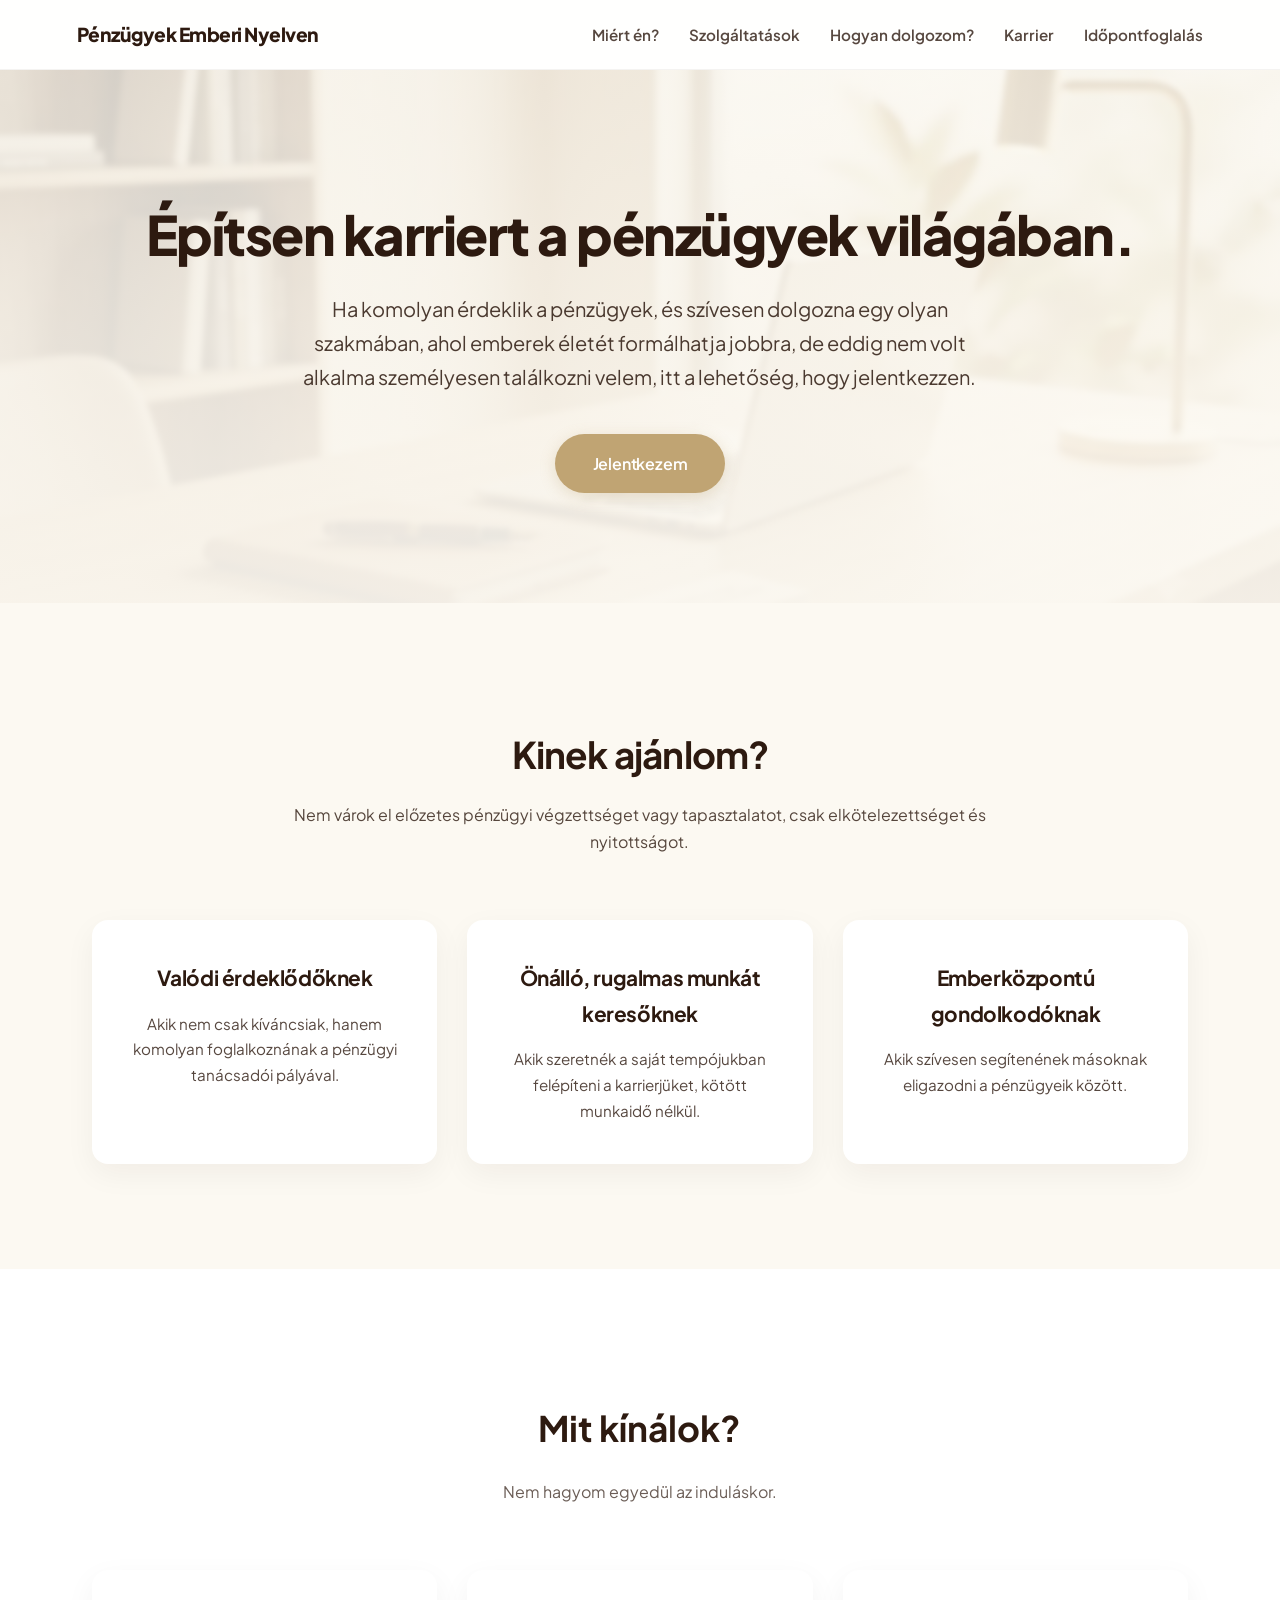
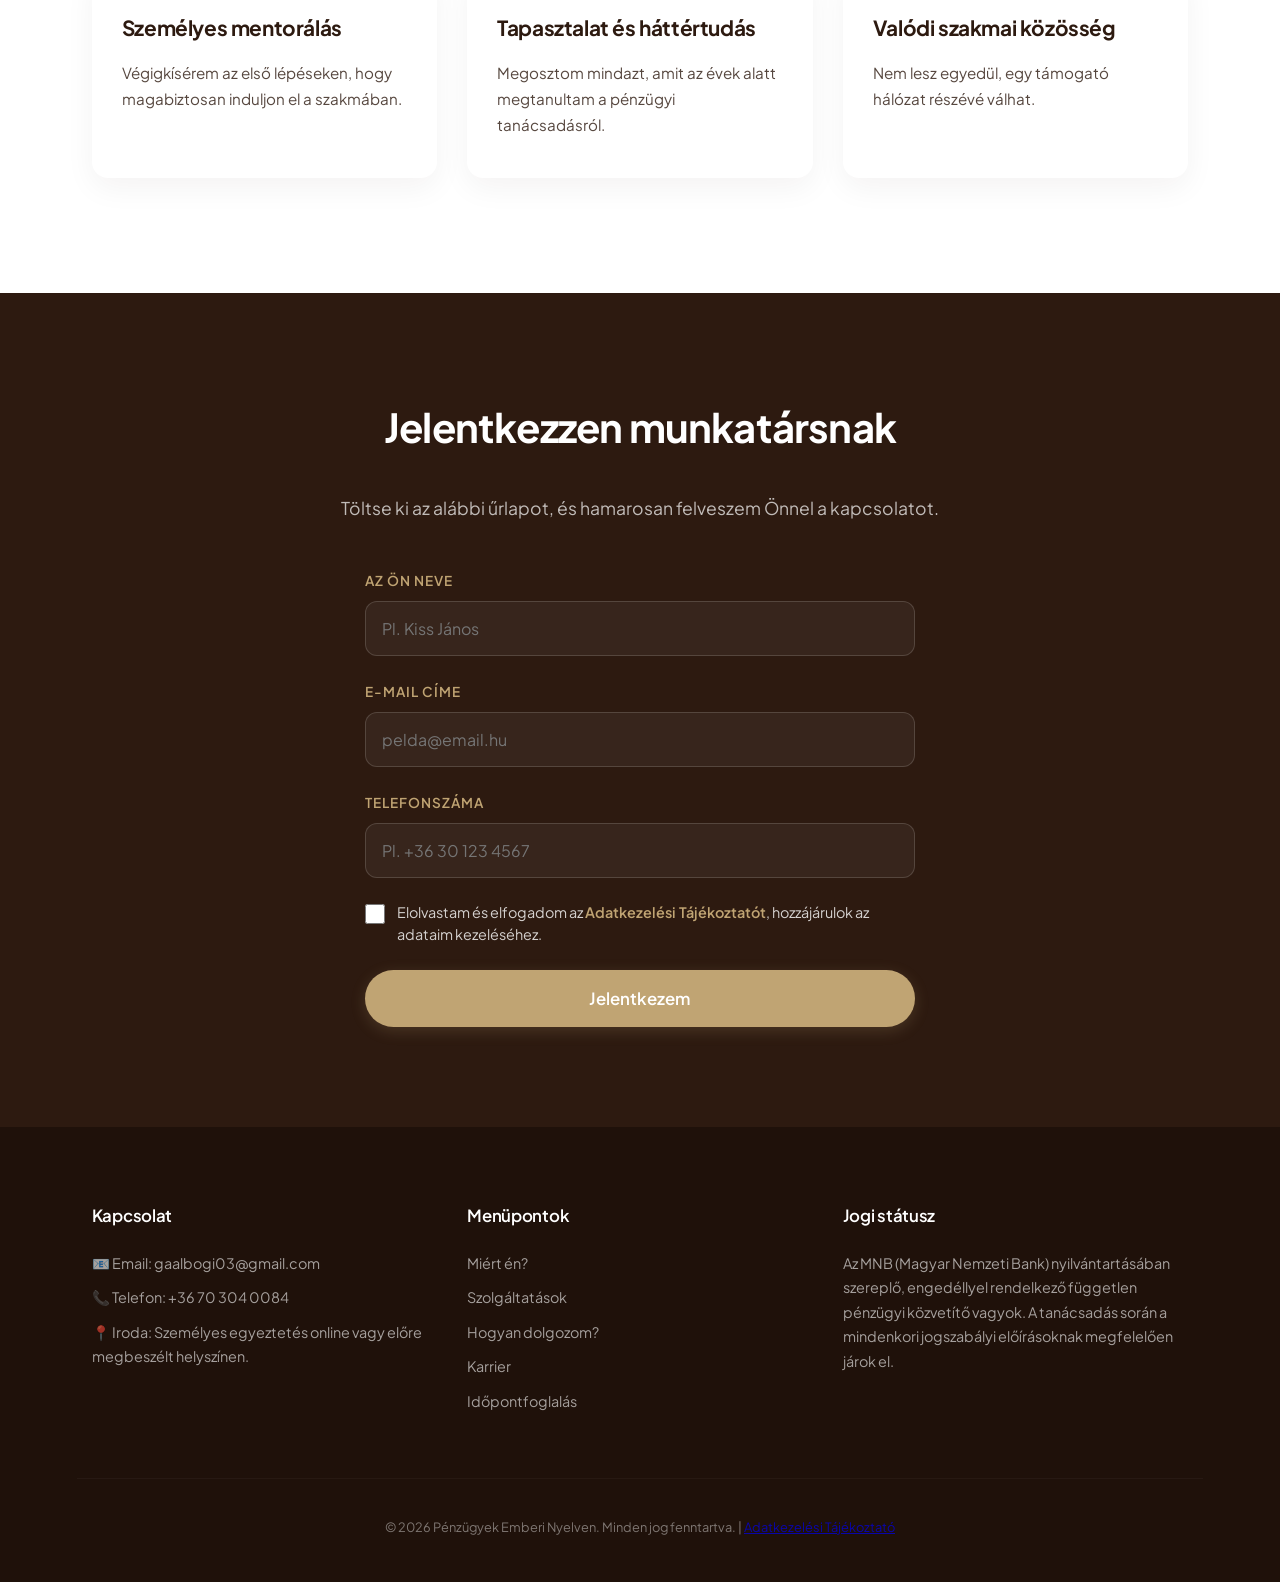
==== karrier.html @ 1ef90490 "Add Karrier (career) page for advisor recruitment New karrier.html, reachable only via the "Karrier"" ====
<!DOCTYPE html>
<html lang="hu">
<head>
<meta charset="UTF-8">
<meta name="viewport" content="width=device-width, initial-scale=1.0">
<title>Karrier - Csatlakozzon hozzám | Pénzügyek Emberi Nyelven</title>
<link rel="icon" type="image/png" sizes="32x32" href="images/favicon-32.png">
<link rel="icon" type="image/png" sizes="16x16" href="images/favicon-16.png">
<link rel="apple-touch-icon" sizes="180x180" href="images/apple-touch-icon.png">
<meta name="description" content="Érdeklik a pénzügyek, és önálló, rugalmas karriert keres? Jelentkezzen pénzügyi tanácsadó munkatársnak, és induljon el mentorálással a szakmában.">

<!-- MEGOSZTÁSI ELŐNÉZET (OPEN GRAPH) -->
<meta property="og:type" content="website">
<meta property="og:title" content="Karrier a pénzügyek világában | Pénzügyek Emberi Nyelven">
<meta property="og:description" content="Érdeklik a pénzügyek, és önálló, rugalmas karriert keres? Jelentkezzen pénzügyi tanácsadó munkatársnak, és induljon el mentorálással a szakmában.">
<meta property="og:image" content="https://gaalbogi03-ui.github.io/Bogi-weboldal/images/rolam-boglarka.jpg">
<meta property="og:url" content="https://gaalbogi03-ui.github.io/Bogi-weboldal/karrier.html">
<meta property="og:locale" content="hu_HU">
<meta name="twitter:card" content="summary_large_image">
<meta name="twitter:title" content="Karrier a pénzügyek világában | Pénzügyek Emberi Nyelven">
<meta name="twitter:description" content="Érdeklik a pénzügyek, és önálló, rugalmas karriert keres? Jelentkezzen pénzügyi tanácsadó munkatársnak, és induljon el mentorálással a szakmában.">
<meta name="twitter:image" content="https://gaalbogi03-ui.github.io/Bogi-weboldal/images/rolam-boglarka.jpg">

<!-- Helyben tárolt Plus Jakarta Sans betűtípus (GDPR miatt nem Google szerverről töltődik be) -->
<link href="fonts/plus-jakarta-sans.css" rel="stylesheet">
<link href="styles.css" rel="stylesheet">

</head>
<body>

<!-- NAVIGÁCIÓ -->
<nav class="navbar">
<div class="container">
<a href="index.html" class="logo">Pénzügyek Emberi Nyelven</a>
<button class="nav-toggle" id="nav-toggle" aria-label="Menü megnyitása" aria-expanded="false">
<span></span><span></span><span></span>
</button>
<ul class="nav-links" id="nav-links">
<li><a href="index.html#rolam">Miért én?</a></li>
<li><a href="index.html#szolgaltatasok">Szolgáltatások</a></li>
<li><a href="index.html#folyamat">Hogyan dolgozom?</a></li>
<li><a href="karrier.html">Karrier</a></li>
<li><a href="index.html#kapcsolat">Időpontfoglalás</a></li>
</ul>
</div>
</nav>

<main>
<!-- KARRIER HERO -->
<header class="hero">
<div class="hero-bg"></div>
<div class="hero-overlay"></div>
<div class="container">
<h1>Építsen karriert a pénzügyek világában.</h1>
<p>Ha komolyan érdeklik a pénzügyek, és szívesen dolgozna egy olyan szakmában, ahol emberek életét formálhatja jobbra, de eddig nem volt alkalma személyesen találkozni velem, itt a lehetőség, hogy jelentkezzen.</p>
<a href="#jelentkezes" class="btn">Jelentkezem</a>
</div>
</header>

<!-- KINEK AJÁNLOM -->
<section class="intro">
<div class="container">
<h2>Kinek ajánlom?</h2>
<p style="max-width: 750px; margin: 0 auto; opacity: 0.8;">Nem várok el előzetes pénzügyi végzettséget vagy tapasztalatot, csak elkötelezettséget és nyitottságot.</p>

<div class="features">
<div class="feature-box">
<h3>Valódi érdeklődőknek</h3>
<p>Akik nem csak kíváncsiak, hanem komolyan foglalkoznának a pénzügyi tanácsadói pályával.</p>
</div>
<div class="feature-box">
<h3>Önálló, rugalmas munkát keresőknek</h3>
<p>Akik szeretnék a saját tempójukban felépíteni a karrierjüket, kötött munkaidő nélkül.</p>
</div>
<div class="feature-box">
<h3>Emberközpontú gondolkodóknak</h3>
<p>Akik szívesen segítenének másoknak eligazodni a pénzügyeik között.</p>
</div>
</div>
</div>
</section>

<!-- MIT KÍNÁLOK -->
<section class="services">
<div class="container">
<h2 style="text-align: center; font-size: 2.2rem; margin-bottom: 20px;">Mit kínálok?</h2>
<p style="text-align: center; opacity: 0.7; margin-bottom: 50px;">Nem hagyom egyedül az induláskor.</p>

<div class="features">
<div class="feature-box">
<h3>Személyes mentorálás</h3>
<p>Végigkísérem az első lépéseken, hogy magabiztosan induljon el a szakmában.</p>
</div>
<div class="feature-box">
<h3>Tapasztalat és háttértudás</h3>
<p>Megosztom mindazt, amit az évek alatt megtanultam a pénzügyi tanácsadásról.</p>
</div>
<div class="feature-box">
<h3>Valódi szakmai közösség</h3>
<p>Nem lesz egyedül, egy támogató hálózat részévé válhat.</p>
</div>
</div>
</div>
</section>

<!-- JELENTKEZÉSI ŰRLAP -->
<section class="contact" id="jelentkezes">
<div class="container">
<h2>Jelentkezzen munkatársnak</h2>
<p>Töltse ki az alábbi űrlapot, és hamarosan felveszem Önnel a kapcsolatot.</p>

<form id="career-form" action="https://api.web3forms.com/submit" method="POST">
<input type="hidden" name="access_key" value="3ff886d4-8d54-4756-86e4-f9f395a678a9">
<input type="hidden" name="subject" value="Új karrier jelentkezés – Pénzügyek Emberi Nyelven">
<input type="hidden" name="from_name" value="Pénzügyek Emberi Nyelven weboldal - Karrier">
<input type="checkbox" name="botcheck" style="display:none" tabindex="-1" autocomplete="off">

<div class="form-group">
<label for="career-name">Az Ön neve</label>
<input type="text" id="career-name" name="name" placeholder="Pl. Kiss János" required>
</div>

<div class="form-group">
<label for="career-email">E-mail címe</label>
<input type="email" id="career-email" name="email" placeholder="pelda@email.hu" required>
</div>

<div class="form-group">
<label for="career-phone">Telefonszáma</label>
<input type="tel" id="career-phone" name="phone" placeholder="Pl. +36 30 123 4567" required>
</div>

<div class="checkbox-group">
<input type="checkbox" id="career-aszf" name="aszf" required>
<label for="career-aszf">Elolvastam és elfogadom az <a href="https://www.ovb.hu/szerviz/adatkezelesi-szabalyzat.html" target="_blank">Adatkezelési Tájékoztatót</a>, hozzájárulok az adataim kezeléséhez.</label>
</div>

<button type="submit" id="career-submit">Jelentkezem</button>
<p id="career-status" style="margin-top: 18px; font-weight: 600; display: none;"></p>
</form>
</div>
</section>
</main>

<!-- LÁBLÉC -->
<footer class="main-footer">
<div class="container">
<div class="footer-grid">
<div class="footer-col">
<h4>Kapcsolat</h4>
<p>📧 Email: <a href="mailto:gaalbogi03@gmail.com">gaalbogi03@gmail.com</a></p>
<p>📞 Telefon: <a href="tel:+36703040084">+36 70 304 0084</a></p>
<p>📍 Iroda: Személyes egyeztetés online vagy előre megbeszélt helyszínen.</p>
</div>
<div class="footer-col">
<h4>Menüpontok</h4>
<p><a href="index.html#rolam">Miért én?</a></p>
<p><a href="index.html#szolgaltatasok">Szolgáltatások</a></p>
<p><a href="index.html#folyamat">Hogyan dolgozom?</a></p>
<p><a href="karrier.html">Karrier</a></p>
<p><a href="index.html#kapcsolat">Időpontfoglalás</a></p>
</div>
<div class="footer-col">
<h4>Jogi státusz</h4>
<p>Az MNB (Magyar Nemzeti Bank) nyilvántartásában szereplő, engedéllyel rendelkező független pénzügyi közvetítő vagyok. A tanácsadás során a mindenkori jogszabályi előírásoknak megfelelően járok el.</p>
</div>
</div>

<div class="footer-legal">
<p>&copy; 2026 Pénzügyek Emberi Nyelven. Minden jog fenntartva. | <a href="https://www.ovb.hu/szerviz/adatkezelesi-szabalyzat.html" target="_blank">Adatkezelési Tájékoztató</a></p>
</div>
</div>
</footer>

<!-- INTERAKTÍV JAVASCRIPT -->
<script src="script.js"></script>
<script>
// KARRIER JELENTKEZÉSI ŰRLAP KÜLDÉSE (Web3Forms, oldalelhagyás nélkül)
const careerForm = document.getElementById('career-form');
const careerStatus = document.getElementById('career-status');
const careerSubmit = document.getElementById('career-submit');

careerForm.addEventListener('submit', function(e) {
e.preventDefault();

careerSubmit.disabled = true;
careerSubmit.textContent = 'Küldés...';
careerStatus.style.display = 'none';

fetch(careerForm.action, {
method: 'POST',
headers: { 'Accept': 'application/json' },
body: new FormData(careerForm)
})
.then(response => response.json())
.then(data => {
if (data.success) {
careerStatus.textContent = 'Köszönjük a jelentkezését! Hamarosan felvesszük Önnel a kapcsolatot.';
careerStatus.style.color = '#8FCB9B';
careerForm.reset();
} else {
careerStatus.textContent = 'Hiba történt a küldés során. Kérjük, próbálja meg később, vagy írjon a gaalbogi03@gmail.com címre.';
careerStatus.style.color = '#E38B8B';
}
careerStatus.style.display = 'block';
})
.catch(() => {
careerStatus.textContent = 'Hiba történt a küldés során. Kérjük, próbálja meg később, vagy írjon a gaalbogi03@gmail.com címre.';
careerStatus.style.color = '#E38B8B';
careerStatus.style.display = 'block';
})
.finally(() => {
careerSubmit.disabled = false;
careerSubmit.textContent = 'Jelentkezem';
});
});
</script>

</body>
</html>
---- fonts/plus-jakarta-sans.css ----
@font-face {
font-family: 'Plus Jakarta Sans';
font-style: normal;
font-weight: 400;
font-display: swap;
src: url('pjs-400-latin-ext.woff2') format('woff2');
unicode-range: U+0100-02BA, U+02BD-02C5, U+02C7-02CC, U+02CE-02D7, U+02DD-02FF, U+0304, U+0308, U+0329, U+1D00-1DBF, U+1E00-1E9F, U+1EF2-1EFF, U+2020, U+20A0-20AB, U+20AD-20C0, U+2113, U+2C60-2C7F, U+A720-A7FF;
}
@font-face {
font-family: 'Plus Jakarta Sans';
font-style: normal;
font-weight: 400;
font-display: swap;
src: url('pjs-400-latin.woff2') format('woff2');
unicode-range: U+0000-00FF, U+0131, U+0152-0153, U+02BB-02BC, U+02C6, U+02DA, U+02DC, U+0304, U+0308, U+0329, U+2000-206F, U+20AC, U+2122, U+2191, U+2193, U+2212, U+2215, U+FEFF, U+FFFD;
}
@font-face {
font-family: 'Plus Jakarta Sans';
font-style: normal;
font-weight: 500;
font-display: swap;
src: url('pjs-500-latin-ext.woff2') format('woff2');
unicode-range: U+0100-02BA, U+02BD-02C5, U+02C7-02CC, U+02CE-02D7, U+02DD-02FF, U+0304, U+0308, U+0329, U+1D00-1DBF, U+1E00-1E9F, U+1EF2-1EFF, U+2020, U+20A0-20AB, U+20AD-20C0, U+2113, U+2C60-2C7F, U+A720-A7FF;
}
@font-face {
font-family: 'Plus Jakarta Sans';
font-style: normal;
font-weight: 500;
font-display: swap;
src: url('pjs-500-latin.woff2') format('woff2');
unicode-range: U+0000-00FF, U+0131, U+0152-0153, U+02BB-02BC, U+02C6, U+02DA, U+02DC, U+0304, U+0308, U+0329, U+2000-206F, U+20AC, U+2122, U+2191, U+2193, U+2212, U+2215, U+FEFF, U+FFFD;
}
@font-face {
font-family: 'Plus Jakarta Sans';
font-style: normal;
font-weight: 600;
font-display: swap;
src: url('pjs-600-latin-ext.woff2') format('woff2');
unicode-range: U+0100-02BA, U+02BD-02C5, U+02C7-02CC, U+02CE-02D7, U+02DD-02FF, U+0304, U+0308, U+0329, U+1D00-1DBF, U+1E00-1E9F, U+1EF2-1EFF, U+2020, U+20A0-20AB, U+20AD-20C0, U+2113, U+2C60-2C7F, U+A720-A7FF;
}
@font-face {
font-family: 'Plus Jakarta Sans';
font-style: normal;
font-weight: 600;
font-display: swap;
src: url('pjs-600-latin.woff2') format('woff2');
unicode-range: U+0000-00FF, U+0131, U+0152-0153, U+02BB-02BC, U+02C6, U+02DA, U+02DC, U+0304, U+0308, U+0329, U+2000-206F, U+20AC, U+2122, U+2191, U+2193, U+2212, U+2215, U+FEFF, U+FFFD;
}
@font-face {
font-family: 'Plus Jakarta Sans';
font-style: normal;
font-weight: 700;
font-display: swap;
src: url('pjs-700-latin-ext.woff2') format('woff2');
unicode-range: U+0100-02BA, U+02BD-02C5, U+02C7-02CC, U+02CE-02D7, U+02DD-02FF, U+0304, U+0308, U+0329, U+1D00-1DBF, U+1E00-1E9F, U+1EF2-1EFF, U+2020, U+20A0-20AB, U+20AD-20C0, U+2113, U+2C60-2C7F, U+A720-A7FF;
}
@font-face {
font-family: 'Plus Jakarta Sans';
font-style: normal;
font-weight: 700;
font-display: swap;
src: url('pjs-700-latin.woff2') format('woff2');
unicode-range: U+0000-00FF, U+0131, U+0152-0153, U+02BB-02BC, U+02C6, U+02DA, U+02DC, U+0304, U+0308, U+0329, U+2000-206F, U+20AC, U+2122, U+2191, U+2193, U+2212, U+2215, U+FEFF, U+FFFD;
}
@font-face {
font-family: 'Plus Jakarta Sans';
font-style: normal;
font-weight: 800;
font-display: swap;
src: url('pjs-800-latin-ext.woff2') format('woff2');
unicode-range: U+0100-02BA, U+02BD-02C5, U+02C7-02CC, U+02CE-02D7, U+02DD-02FF, U+0304, U+0308, U+0329, U+1D00-1DBF, U+1E00-1E9F, U+1EF2-1EFF, U+2020, U+20A0-20AB, U+20AD-20C0, U+2113, U+2C60-2C7F, U+A720-A7FF;
}
@font-face {
font-family: 'Plus Jakarta Sans';
font-style: normal;
font-weight: 800;
font-display: swap;
src: url('pjs-800-latin.woff2') format('woff2');
unicode-range: U+0000-00FF, U+0131, U+0152-0153, U+02BB-02BC, U+02C6, U+02DA, U+02DC, U+0304, U+0308, U+0329, U+2000-206F, U+20AC, U+2122, U+2191, U+2193, U+2212, U+2215, U+FEFF, U+FFFD;
}
---- styles.css ----
/* MODERNEBB & PRÉMIUMABB SZÍNPALETTA */
:root {
--primary-bg: #FCF9F2; /* Világos, tiszta krém háttér */
--dark-text: #2D1A10; /* Elegáns mélybarna a szövegeknek */
--accent-gold: #C0A473; /* Matt arany / pezsgő a gomboknak */
--accent-gold-hover: #A88E60;
--white-bg: #ffffff; /* Hófehér a kártyák kiemeléséhez */
--card-shadow: 0 10px 30px rgba(45, 26, 16, 0.05); /* Lágy, modern árnyék */
--card-shadow-hover: 0 20px 40px rgba(45, 26, 16, 0.1);
}

html {
scroll-behavior: smooth;
}

body {
font-family: 'Plus Jakarta Sans', -apple-system, BlinkMacSystemFont, sans-serif;
margin: 0;
padding: 0;
color: var(--dark-text);
background-color: var(--primary-bg);
line-height: 1.7;
-webkit-font-smoothing: antialiased;
}

.container {
width: 88%;
max-width: 1140px;
margin: 0 auto;
}

/* Navigációs sáv - Letisztult, lebegő hatás */
.navbar {
background-color: rgba(255, 255, 255, 0.9);
backdrop-filter: blur(10px);
-webkit-backdrop-filter: blur(10px);
border-bottom: 1px solid rgba(45, 26, 16, 0.05);
padding: 18px 0;
position: sticky;
top: 0;
z-index: 100;
}

.navbar .container {
display: flex;
justify-content: space-between;
align-items: center;
position: relative;
}

.nav-toggle {
display: none;
flex-direction: column;
justify-content: space-between;
width: 26px;
height: 18px;
background: none;
border: none;
padding: 0;
cursor: pointer;
z-index: 110;
}

.nav-toggle span {
display: block;
height: 2px;
width: 100%;
background-color: var(--dark-text);
border-radius: 2px;
transition: transform 0.3s ease, opacity 0.3s ease;
}

.nav-toggle.open span:nth-child(1) {
transform: translateY(8px) rotate(45deg);
}

.nav-toggle.open span:nth-child(2) {
opacity: 0;
}

.nav-toggle.open span:nth-child(3) {
transform: translateY(-8px) rotate(-45deg);
}

.logo {
font-weight: 800;
font-size: 1.2rem;
color: var(--dark-text);
text-decoration: none;
letter-spacing: -0.5px;
}

.nav-links {
display: flex;
list-style: none;
margin: 0;
padding: 0;
}

.nav-links li {
margin-left: 30px;
}

.nav-links a {
text-decoration: none;
color: var(--dark-text);
font-weight: 600;
font-size: 0.95rem;
opacity: 0.8;
transition: opacity 0.2s ease;
}

.nav-links a:hover {
opacity: 1;
}

/* Hero szekció - Lágy színátmenettel + elmosódott háttérkép */
.hero {
padding: 130px 0 110px 0;
text-align: center;
position: relative;
overflow: hidden;
}

.hero-bg {
position: absolute;
inset: 0;
background-image: url('images/hero-bg.jpg');
background-size: cover;
background-position: center;
z-index: 0;
}

.hero-overlay {
position: absolute;
inset: 0;
background: linear-gradient(180deg, rgba(252,249,242,0.82) 0%, rgba(252,249,242,0.94) 100%);
z-index: 1;
}

.hero .container {
position: relative;
z-index: 2;
}

.hero h1 {
font-size: 3.4rem;
font-weight: 800;
color: var(--dark-text);
line-height: 1.25;
margin-bottom: 24px;
margin-top: 0;
letter-spacing: -1.5px;
}

.hero p {
font-size: 1.25rem;
max-width: 720px;
margin: 0 auto 40px auto;
color: var(--dark-text);
opacity: 0.85;
font-weight: 400;
}

/* Gombok */
.btn {
display: inline-block;
background-color: var(--accent-gold);
color: #ffffff;
padding: 16px 38px;
text-decoration: none;
font-weight: 600;
border-radius: 50px;
transition: all 0.3s cubic-bezier(0.16, 1, 0.3, 1);
box-shadow: 0 4px 15px rgba(192, 164, 115, 0.3);
border: none;
cursor: pointer;
font-size: 1rem;
letter-spacing: -0.2px;
}

.btn:hover {
transform: translateY(-2px);
background-color: var(--accent-gold-hover);
box-shadow: 0 8px 25px rgba(192, 164, 115, 0.4);
}

/* Lebegő CTA gomb */
.floating-cta {
position: fixed;
right: 30px;
bottom: 30px;
z-index: 90;
padding: 14px 30px;
font-size: 0.95rem;
opacity: 0;
transform: translateY(20px);
pointer-events: none;
transition: opacity 0.3s ease, transform 0.3s ease;
}

.floating-cta.visible {
opacity: 1;
transform: translateY(0);
pointer-events: auto;
}

@media (max-width: 768px) {
.floating-cta {
right: 20px;
bottom: 20px;
padding: 13px 22px;
font-size: 0.9rem;
}
}

/* Rólam */
.about {
padding: 100px 0;
background-color: var(--white-bg);
}

.about-grid {
display: flex;
align-items: center;
gap: 60px;
}

.about-image {
flex: 0 0 340px;
}

.about-image img {
width: 100%;
display: block;
border-radius: 20px;
box-shadow: var(--card-shadow-hover);
}

.about-text {
flex: 1;
}

.about-eyebrow {
display: block;
color: var(--accent-gold);
font-weight: 700;
text-transform: uppercase;
letter-spacing: 1.5px;
font-size: 0.85rem;
margin-bottom: 10px;
}

.about-text h2 {
font-size: 2rem;
font-weight: 700;
letter-spacing: -0.6px;
margin: 0 0 22px 0;
}

.about-text p {
opacity: 0.85;
margin-bottom: 16px;
font-size: 1.05rem;
}

.about-text p:last-child {
margin-bottom: 0;
}

.about-tags {
margin-top: 28px;
padding-top: 24px;
border-top: 1px solid rgba(45, 26, 16, 0.08);
}

.about-tags-label {
display: block;
font-weight: 700;
font-size: 0.85rem;
text-transform: uppercase;
letter-spacing: 1px;
opacity: 0.6;
margin-bottom: 14px;
}

.about-tags-list {
display: flex;
flex-wrap: wrap;
gap: 10px;
}

.tag {
background-color: var(--primary-bg);
border: 1px solid rgba(45, 26, 16, 0.08);
border-radius: 50px;
padding: 8px 16px;
font-size: 0.85rem;
font-weight: 600;
white-space: nowrap;
}

/* Probléma / Megoldás */
.intro {
padding: 90px 0;
text-align: center;
}

.intro h2 {
font-size: 2.3rem;
font-weight: 700;
letter-spacing: -0.8px;
margin-bottom: 15px;
}

.features {
display: flex;
justify-content: space-between;
flex-wrap: wrap;
margin-top: 50px;
}

.feature-box {
flex: 1;
min-width: 280px;
margin: 15px;
padding: 40px 30px;
background-color: var(--white-bg);
border-radius: 16px;
box-shadow: var(--card-shadow);
transition: all 0.4s cubic-bezier(0.16, 1, 0.3, 1);
}

.feature-box:hover {
transform: translateY(-6px);
box-shadow: var(--card-shadow-hover);
}

.feature-box h3 {
font-size: 1.3rem;
font-weight: 700;
margin-top: 0;
margin-bottom: 15px;
letter-spacing: -0.4px;
}

.feature-box p {
font-size: 0.95rem;
opacity: 0.8;
margin: 0;
}

/* Szolgáltatások */
.services {
padding: 100px 0;
background-color: var(--white-bg);
}

.services-grid {
display: flex;
justify-content: space-between;
flex-wrap: wrap;
}

.service-card {
flex: 1;
min-width: 45%;
margin: 15px;
padding: 40px;
background: var(--primary-bg);
border-radius: 20px;
transition: all 0.4s cubic-bezier(0.16, 1, 0.3, 1);
cursor: pointer;
position: relative;
border: 1px solid rgba(45, 26, 16, 0.03);
text-align: left;
}

.service-card:hover {
background-color: #F5EFE4;
transform: translateY(-4px);
}

.service-header {
display: flex;
justify-content: space-between;
align-items: center;
margin-bottom: 15px;
}

.service-header h3 {
font-size: 1.4rem;
font-weight: 700;
margin: 0;
letter-spacing: -0.5px;
}

.toggle-icon {
font-size: 1.2rem;
color: var(--accent-gold);
transition: transform 0.3s ease;
font-weight: bold;
}

.service-card.active .toggle-icon {
transform: rotate(180deg);
}

.service-card p.intro-text {
margin: 0 0 15px 0;
opacity: 0.85;
}

.service-details {
max-height: 0;
overflow: hidden;
transition: max-height 0.4s cubic-bezier(0.16, 1, 0.3, 1), opacity 0.3s ease;
opacity: 0;
border-top: 1px solid rgba(45, 26, 16, 0.08);
padding-top: 0;
margin-top: 0;
}

.service-card.active .service-details {
max-height: 700px;
opacity: 1;
padding-top: 20px;
margin-top: 15px;
}

.service-details ul {
padding-left: 20px;
margin: 0;
}

.service-details li {
margin-bottom: 10px;
font-size: 0.95rem;
opacity: 0.9;
}

.service-details strong {
color: var(--dark-text);
}

/* Magyarázat rész */
.explanation {
padding: 90px 0;
text-align: center;
}

.explanation h2 {
font-size: 2.1rem;
font-weight: 700;
margin-bottom: 20px;
letter-spacing: -0.5px;
}

.explanation p {
font-size: 1.1rem;
opacity: 0.8;
}

/* Hogyan dolgozunk együtt */
.process {
padding: 100px 0;
background-color: var(--white-bg);
}

.process-steps {
display: flex;
justify-content: space-between;
flex-wrap: wrap;
gap: 30px;
}

.process-step {
flex: 1;
min-width: 260px;
display: flex;
gap: 20px;
}

.process-number {
flex-shrink: 0;
width: 44px;
height: 44px;
border-radius: 50%;
background-color: var(--accent-gold);
color: #ffffff;
display: flex;
align-items: center;
justify-content: center;
font-weight: 700;
font-size: 1.1rem;
}

.process-step h3 {
font-size: 1.15rem;
font-weight: 700;
margin: 6px 0 10px 0;
letter-spacing: -0.3px;
}

.process-step p {
font-size: 0.95rem;
opacity: 0.85;
margin: 0;
}

.process-fee-note {
margin-top: 50px;
padding: 24px 28px;
background-color: var(--primary-bg);
border-radius: 16px;
font-size: 0.95rem;
opacity: 0.9;
}

.process-fee-note strong {
color: var(--dark-text);
}

.process-quote {
margin: 60px 0 0 0;
padding: 0 0 0 24px;
border-left: 3px solid var(--accent-gold);
font-size: 1.2rem;
font-style: italic;
opacity: 0.9;
}

/* Kapcsolati űrlap */
.contact {
background-color: var(--dark-text);
color: #ffffff;
padding: 100px 0;
text-align: center;
}

.contact h2 {
font-size: 2.5rem;
font-weight: 700;
letter-spacing: -0.8px;
margin-top: 0;
}

.contact p {
opacity: 0.7;
font-size: 1.1rem;
}

.contact form {
max-width: 550px;
margin: 45px auto 0 auto;
text-align: left;
}

.form-group {
margin-bottom: 24px;
}

.form-group label {
display: block;
margin-bottom: 9px;
font-weight: 600;
color: var(--accent-gold);
font-size: 0.85rem;
text-transform: uppercase;
letter-spacing: 1px;
}

.contact input, .contact select, .contact textarea {
width: 100%;
padding: 16px;
border-radius: 12px;
border: 1px solid rgba(255, 255, 255, 0.15);
background-color: rgba(255, 255, 255, 0.05);
color: #ffffff;
box-sizing: border-box;
font-family: inherit;
font-size: 1rem;
transition: all 0.3s ease;
-webkit-appearance: none;
appearance: none;
}

.contact input:focus, .contact select:focus, .contact textarea:focus {
outline: none;
border-color: var(--accent-gold);
background-color: rgba(255, 255, 255, 0.08);
}

.select-wrapper {
position: relative;
}

.select-wrapper::after {
content: "↓";
font-size: 1rem;
color: var(--accent-gold);
right: 18px;
top: 14px;
position: absolute;
pointer-events: none;
}

/* JAVÍTOTT ÁSZF RUBLIKA STÍLUS */
.checkbox-group {
display: flex;
align-items: flex-start;
margin-top: 20px;
margin-bottom: 25px;
gap: 12px; /* Biztosítja a tiszta távolságot a négyzet és a szöveg között */
}

.checkbox-group input[type="checkbox"] {
width: 20px;
height: 20px;
margin: 2px 0 0 0;
cursor: pointer;
flex-shrink: 0; /* Megakadályozza, hogy a jelölőnégyzet összenyomódjon */
-webkit-appearance: checkbox; /* Visszaállítja a natív checkbox működést */
appearance: checkbox;
}

.checkbox-group label {
text-transform: none;
font-size: 0.9rem;
font-weight: 400;
color: rgba(255, 255, 255, 0.8);
letter-spacing: 0;
line-height: 1.5;
cursor: pointer;
margin-bottom: 0;
display: inline;
}

.checkbox-group a {
color: var(--accent-gold);
text-decoration: none;
font-weight: 600;
position: relative;
z-index: 5; /* Biztosítja, hogy a link kattintható maradjon */
}

.checkbox-group a:hover {
text-decoration: underline;
}

.contact button {
background-color: var(--accent-gold);
color: #ffffff;
border: none;
padding: 18px 40px;
font-weight: 600;
font-size: 1.05rem;
cursor: pointer;
border-radius: 50px;
width: 100%;
transition: all 0.3s ease;
box-shadow: 0 4px 15px rgba(192, 164, 115, 0.2);
font-family: inherit;
}

.contact button:hover {
background-color: var(--accent-gold-hover);
transform: translateY(-2px);
}

/* Modern lábléc */
.main-footer {
background-color: #1F110A;
color: rgba(255, 255, 255, 0.6);
padding: 60px 0 30px 0;
font-size: 0.9rem;
}

.footer-grid {
display: flex;
justify-content: space-between;
flex-wrap: wrap;
margin-bottom: 40px;
}

.footer-col {
flex: 1;
min-width: 250px;
margin: 15px;
}

.footer-col h4 {
color: #ffffff;
margin-top: 0;
margin-bottom: 20px;
font-size: 1.05rem;
font-weight: 600;
letter-spacing: -0.3px;
}

.footer-col p {
margin: 10px 0;
}

.footer-col a {
color: rgba(255, 255, 255, 0.6);
text-decoration: none;
transition: color 0.2s ease;
}

.footer-col a:hover {
color: var(--accent-gold);
}

.footer-legal {
text-align: center;
padding-top: 25px;
border-top: 1px solid rgba(255, 255, 255, 0.05);
font-size: 0.8rem;
opacity: 0.7;
}

/* Karrier oldal */
.career-intro {
padding: 90px 0;
text-align: center;
}

.career-intro h2 {
font-size: 2.3rem;
font-weight: 700;
letter-spacing: -0.8px;
margin-bottom: 15px;
}

.career-intro > .container > p {
max-width: 750px;
margin: 0 auto;
opacity: 0.8;
}

/* Reszponzív nézet */
@media (max-width: 768px) {
.about-grid {
flex-direction: column;
gap: 30px;
text-align: center;
}
.about-image {
flex: none;
max-width: 240px;
margin: 0 auto;
}
.about-text h2 {
font-size: 1.6rem;
}
.navbar .container {
flex-direction: row;
justify-content: space-between;
}
.nav-toggle {
display: flex;
}
.nav-links {
display: none;
position: absolute;
top: calc(100% + 18px);
left: -6%;
width: 112%;
flex-direction: column;
background-color: var(--white-bg);
box-shadow: 0 15px 30px rgba(45, 26, 16, 0.1);
padding: 10px 0;
}
.nav-links.open {
display: flex;
}
.nav-links li {
margin: 0;
text-align: center;
}
.nav-links a {
display: block;
padding: 14px 20px;
}
.hero h1 {
font-size: 2.4rem;
}
.service-card {
min-width: 100%;
margin: 10px 0;
padding: 30px;
}
.features {
margin-top: 20px;
}
.feature-box {
margin: 10px 0;
}
}
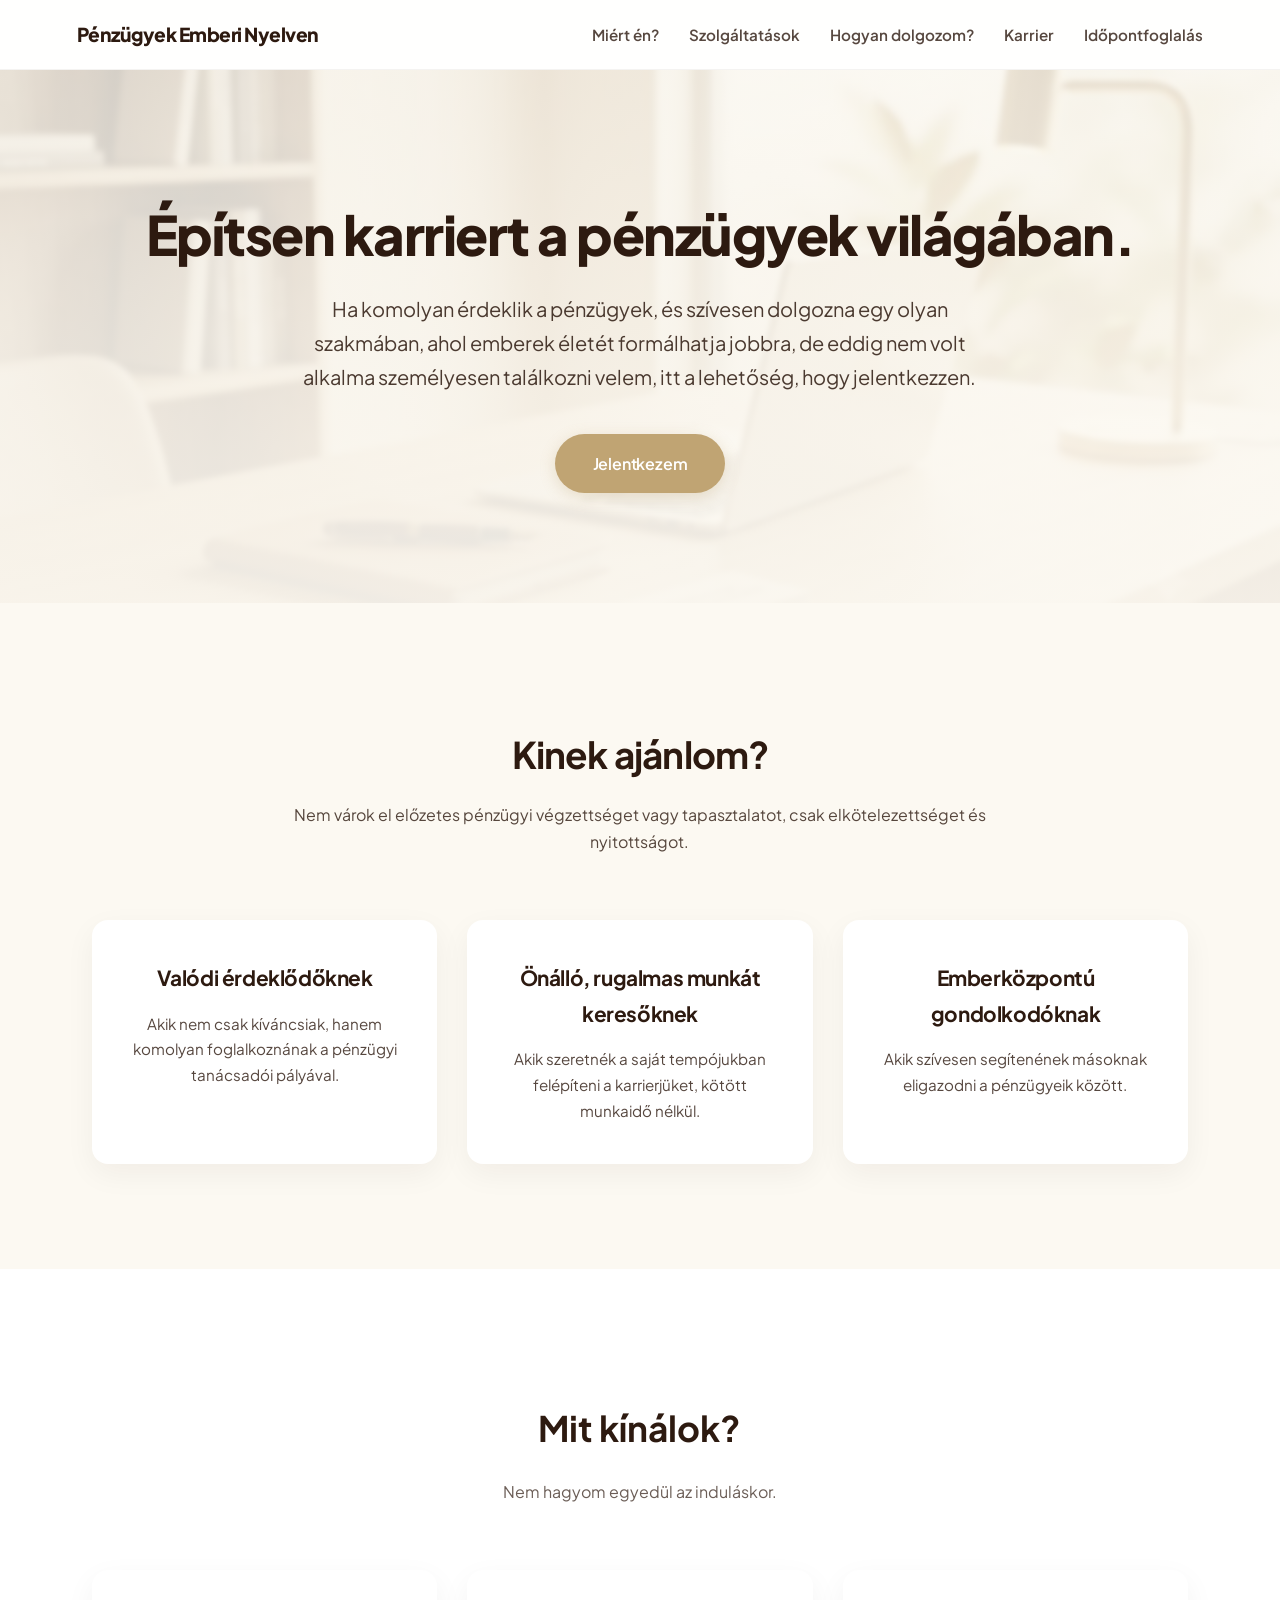
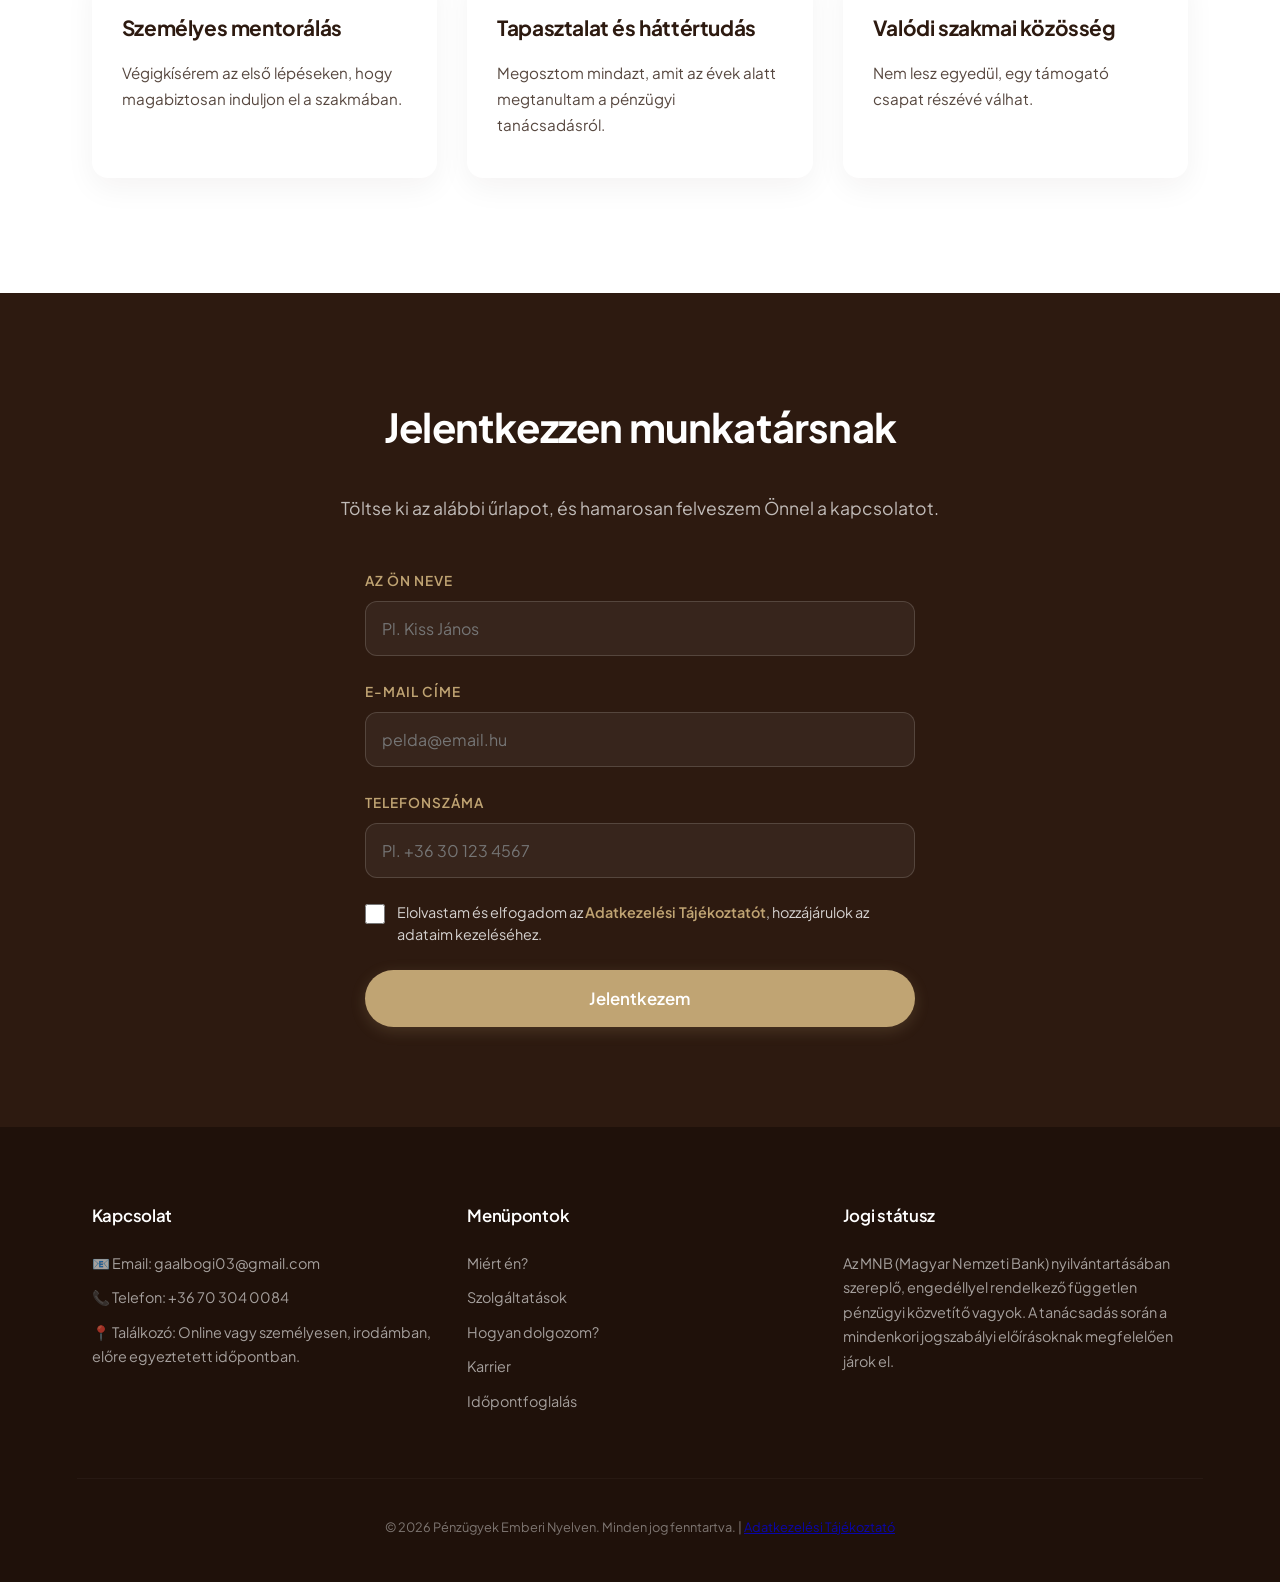
==== commit 75b86bf1: "Rephrase "hálózat" to "csapat" in karrier.html community section" ====
--- a/karrier.html
+++ b/karrier.html
@@ -13,13 +13,13 @@
 <meta property="og:type" content="website">
 <meta property="og:title" content="Karrier a pénzügyek világában | Pénzügyek Emberi Nyelven">
 <meta property="og:description" content="Érdeklik a pénzügyek, és önálló, rugalmas karriert keres? Jelentkezzen pénzügyi tanácsadó munkatársnak, és induljon el mentorálással a szakmában.">
-<meta property="og:image" content="https://gaalbogi03-ui.github.io/Bogi-weboldal/images/rolam-boglarka.jpg">
+<meta property="og:image" content="https://gaalbogi03-ui.github.io/Bogi-weboldal/images/og-image.jpg">
 <meta property="og:url" content="https://gaalbogi03-ui.github.io/Bogi-weboldal/karrier.html">
 <meta property="og:locale" content="hu_HU">
 <meta name="twitter:card" content="summary_large_image">
 <meta name="twitter:title" content="Karrier a pénzügyek világában | Pénzügyek Emberi Nyelven">
 <meta name="twitter:description" content="Érdeklik a pénzügyek, és önálló, rugalmas karriert keres? Jelentkezzen pénzügyi tanácsadó munkatársnak, és induljon el mentorálással a szakmában.">
-<meta name="twitter:image" content="https://gaalbogi03-ui.github.io/Bogi-weboldal/images/rolam-boglarka.jpg">
+<meta name="twitter:image" content="https://gaalbogi03-ui.github.io/Bogi-weboldal/images/og-image.jpg">
 
 <!-- Helyben tárolt Plus Jakarta Sans betűtípus (GDPR miatt nem Google szerverről töltődik be) -->
 <link href="fonts/plus-jakarta-sans.css" rel="stylesheet">
@@ -97,7 +97,7 @@
 </div>
 <div class="feature-box">
 <h3>Valódi szakmai közösség</h3>
-<p>Nem lesz egyedül, egy támogató hálózat részévé válhat.</p>
+<p>Nem lesz egyedül, egy támogató csapat részévé válhat.</p>
 </div>
 </div>
 </div>
@@ -150,7 +150,7 @@
 <h4>Kapcsolat</h4>
 <p>📧 Email: <a href="mailto:gaalbogi03@gmail.com">gaalbogi03@gmail.com</a></p>
 <p>📞 Telefon: <a href="tel:+36703040084">+36 70 304 0084</a></p>
-<p>📍 Iroda: Személyes egyeztetés online vagy előre megbeszélt helyszínen.</p>
+<p>📍 Találkozó: Online vagy személyesen, irodámban, előre egyeztetett időpontban.</p>
 </div>
 <div class="footer-col">
 <h4>Menüpontok</h4>
--- a/styles.css
+++ b/styles.css
@@ -160,6 +160,52 @@
 color: var(--dark-text);
 opacity: 0.85;
 font-weight: 400;
+}
+
+/* Aszimmetrikus, portrés hero (index.html) */
+.hero-split {
+background: linear-gradient(180deg, rgba(242,233,216,0.4) 0%, rgba(252,249,242,0) 100%);
+}
+
+.hero-grid {
+display: flex;
+align-items: center;
+gap: 60px;
+text-align: left;
+}
+
+.hero-text {
+flex: 1;
+}
+
+.hero-eyebrow {
+display: block;
+color: var(--accent-gold);
+font-weight: 700;
+text-transform: uppercase;
+letter-spacing: 1.5px;
+font-size: 0.85rem;
+margin-bottom: 14px;
+}
+
+.hero-grid h1 {
+font-size: 2.8rem;
+}
+
+.hero-grid p {
+margin: 0 0 40px 0;
+max-width: 480px;
+}
+
+.hero-image {
+flex: 0 0 380px;
+}
+
+.hero-image img {
+width: 100%;
+display: block;
+border-radius: 24px;
+box-shadow: var(--card-shadow-hover);
 }
 
 /* Gombok */
@@ -786,6 +832,22 @@
 .hero h1 {
 font-size: 2.4rem;
 }
+.hero-grid {
+flex-direction: column;
+text-align: center;
+gap: 30px;
+}
+.hero-text {
+text-align: center;
+}
+.hero-grid p {
+margin: 0 auto 30px auto;
+}
+.hero-image {
+flex: none;
+max-width: 260px;
+margin: 0 auto;
+}
 .service-card {
 min-width: 100%;
 margin: 10px 0;
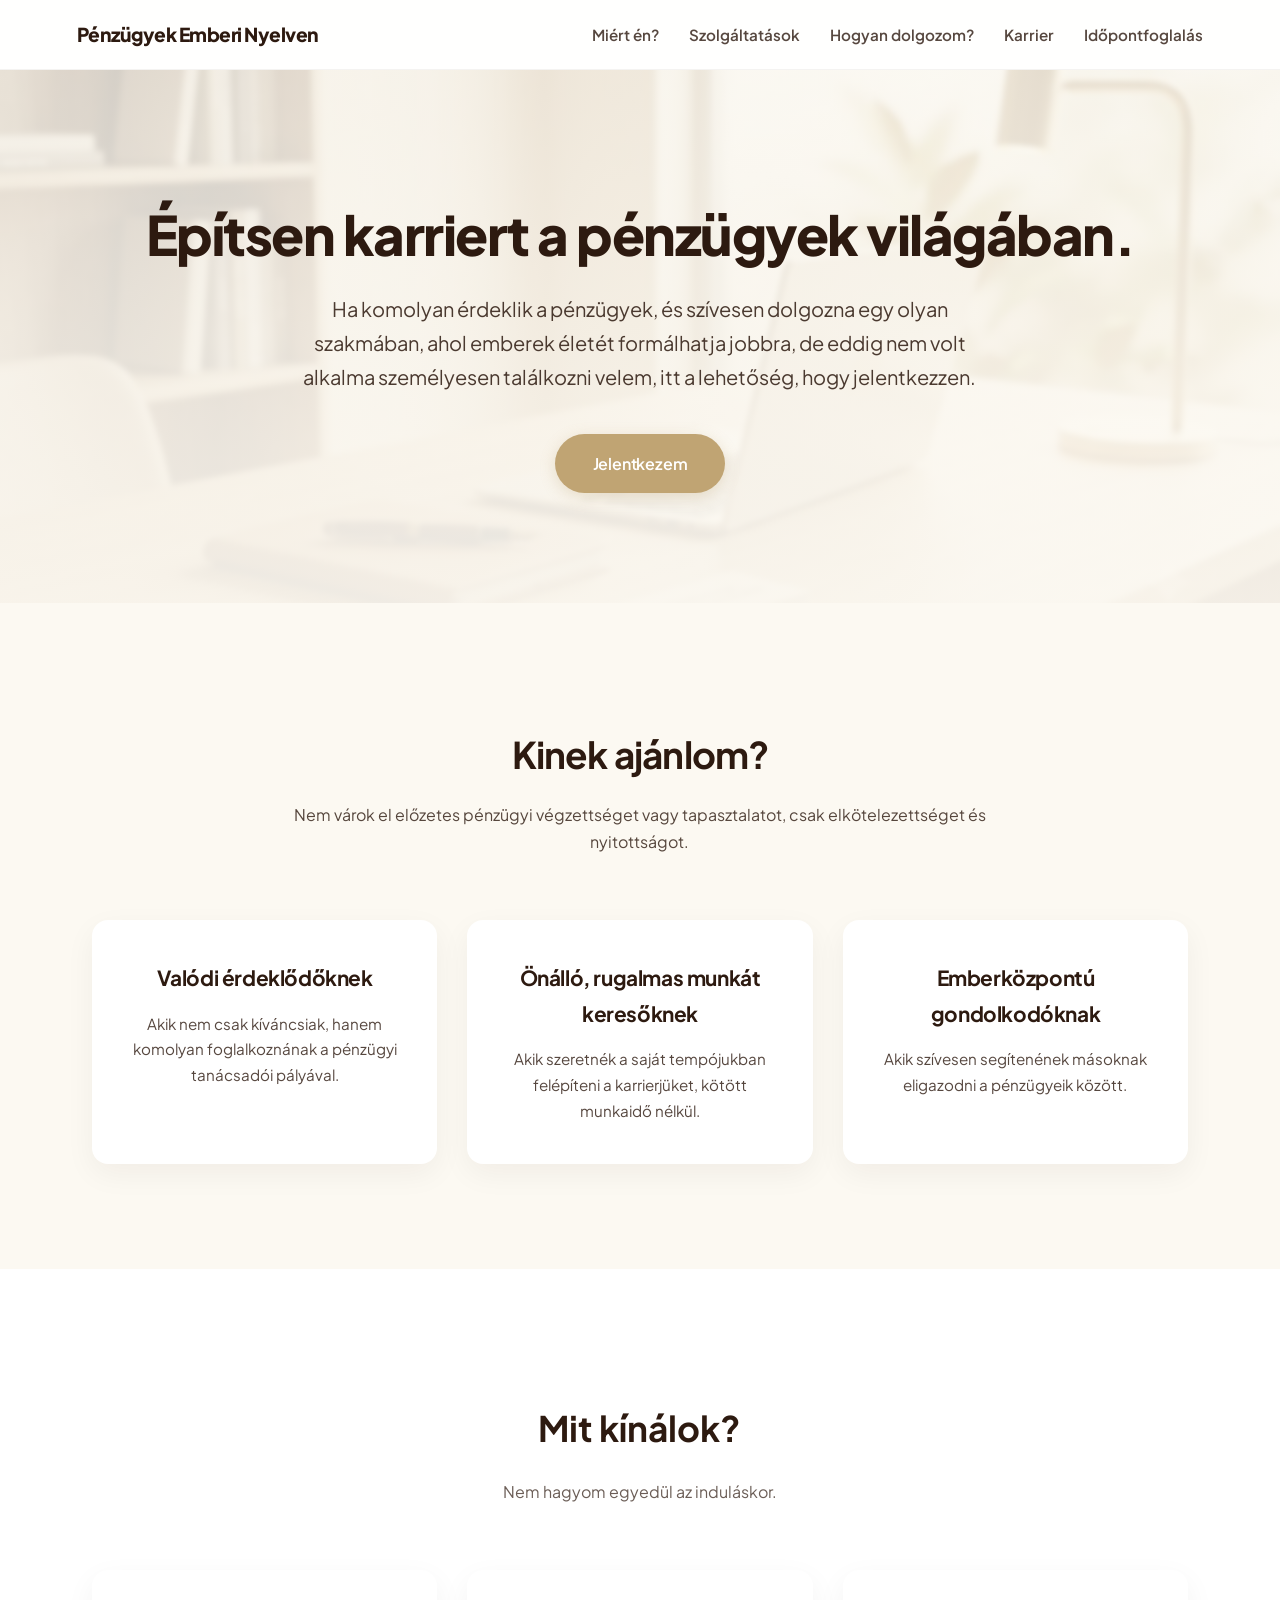
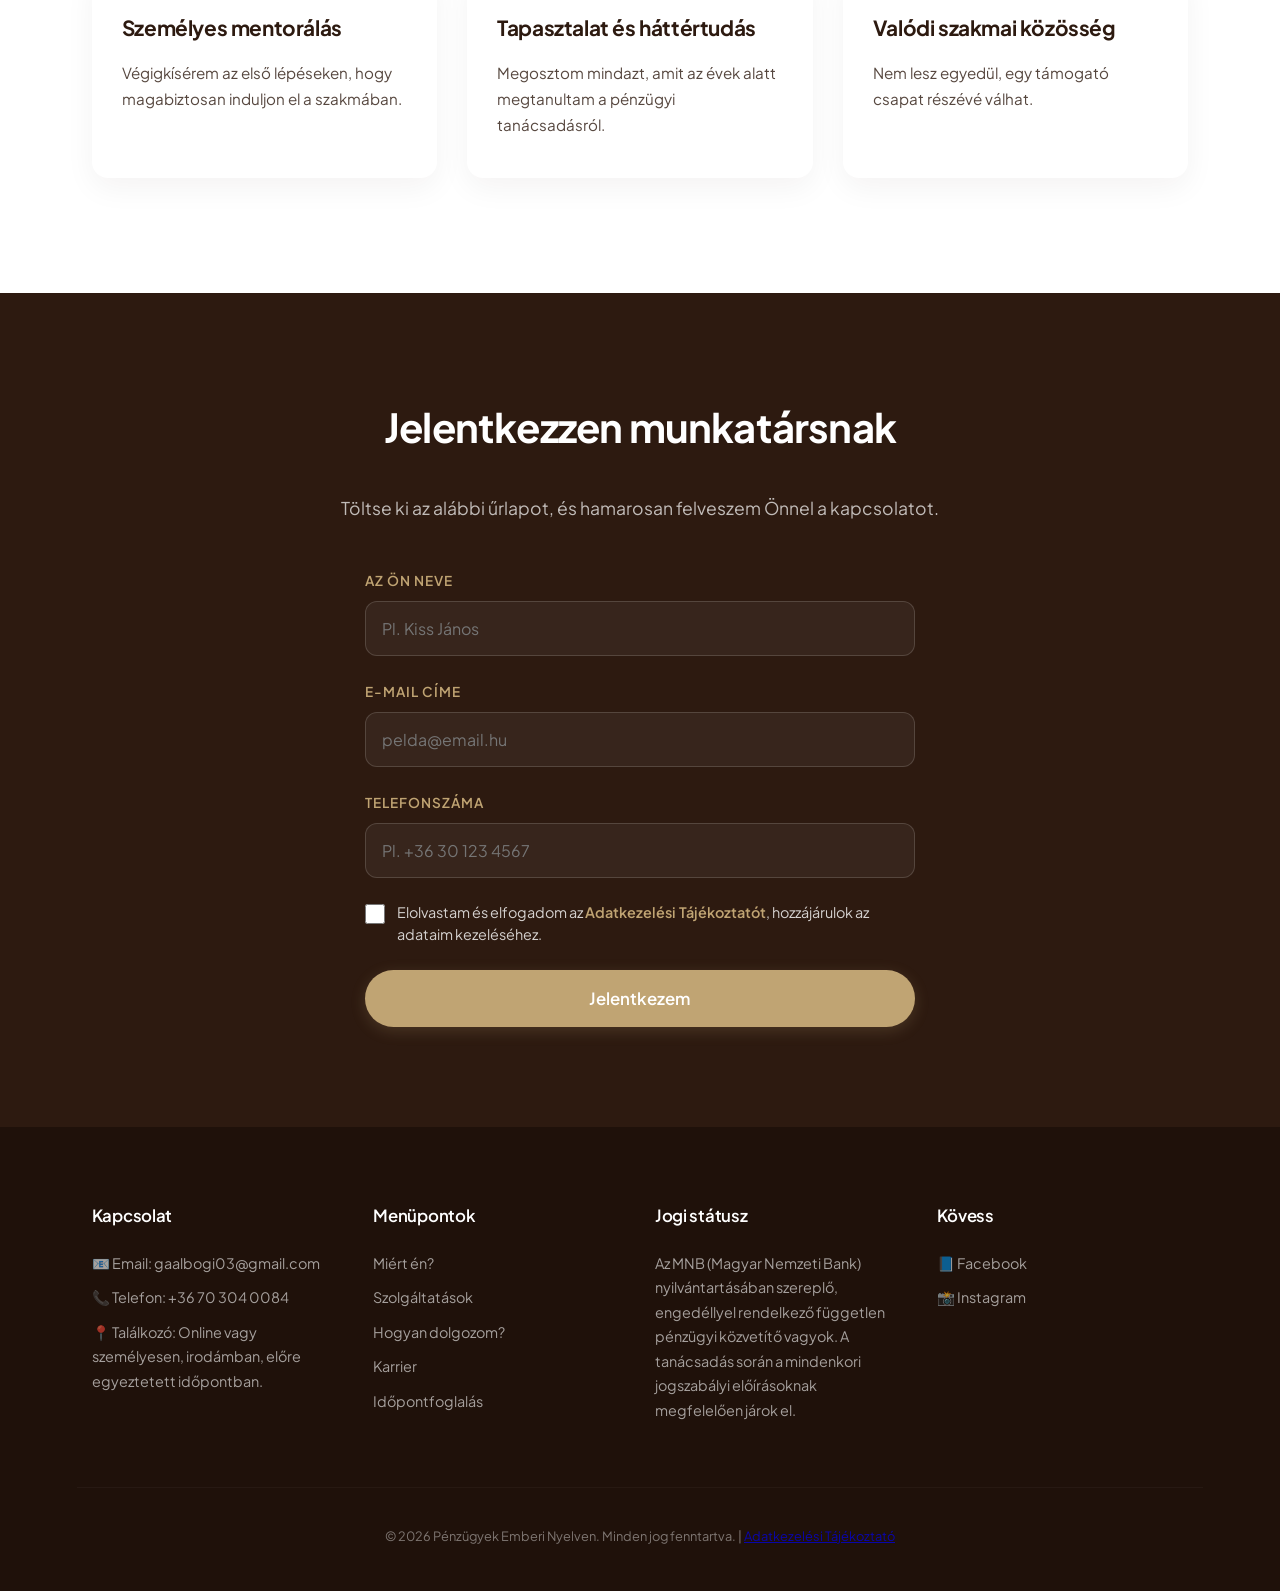
==== commit 81b0bf04: "Add Facebook and Instagram links to footer Add a "Kövess" footer column with links to the new Facebo" ====
--- a/karrier.html
+++ b/karrier.html
@@ -163,6 +163,11 @@
 <div class="footer-col">
 <h4>Jogi státusz</h4>
 <p>Az MNB (Magyar Nemzeti Bank) nyilvántartásában szereplő, engedéllyel rendelkező független pénzügyi közvetítő vagyok. A tanácsadás során a mindenkori jogszabályi előírásoknak megfelelően járok el.</p>
+</div>
+<div class="footer-col">
+<h4>Kövess</h4>
+<p>📘 <a href="https://www.facebook.com/profile.php?id=61591757138707" target="_blank" rel="noopener">Facebook</a></p>
+<p>📸 <a href="https://www.instagram.com/penzugyekemberinyelven/" target="_blank" rel="noopener">Instagram</a></p>
 </div>
 </div>
 
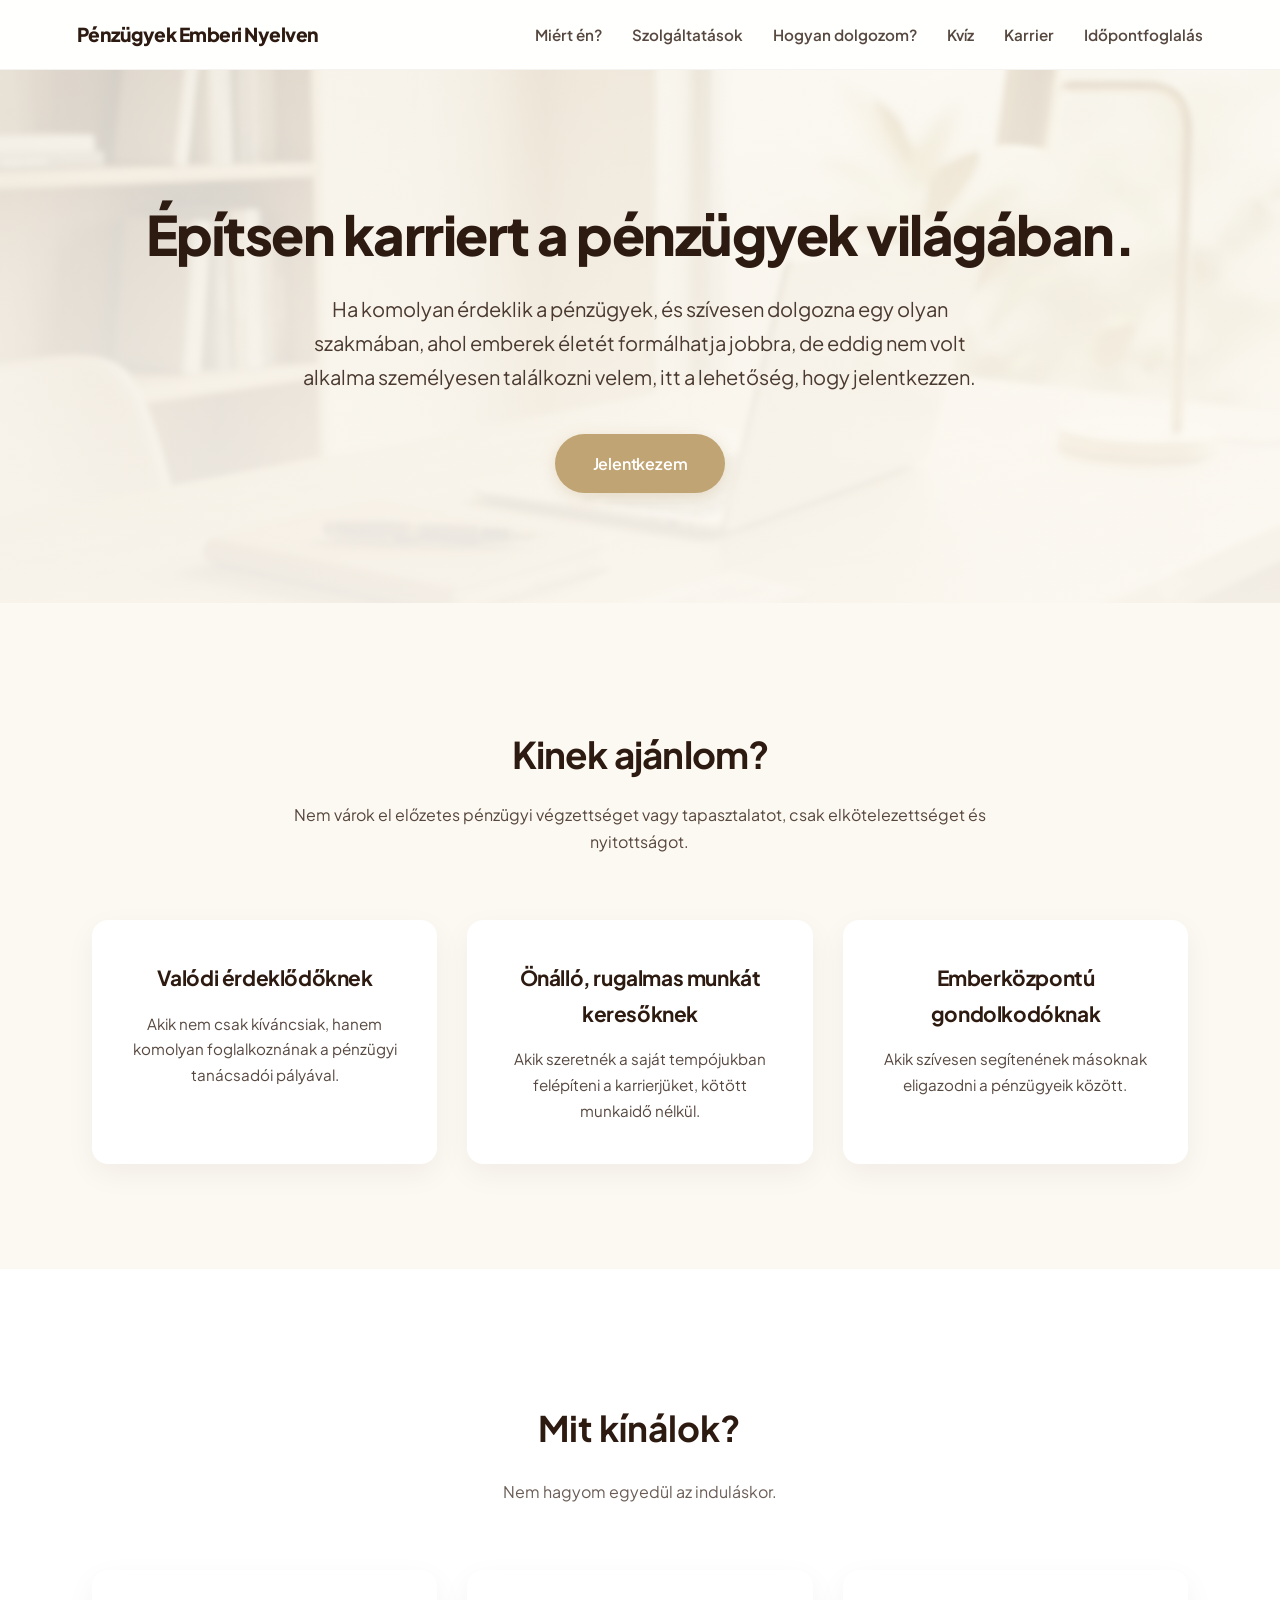
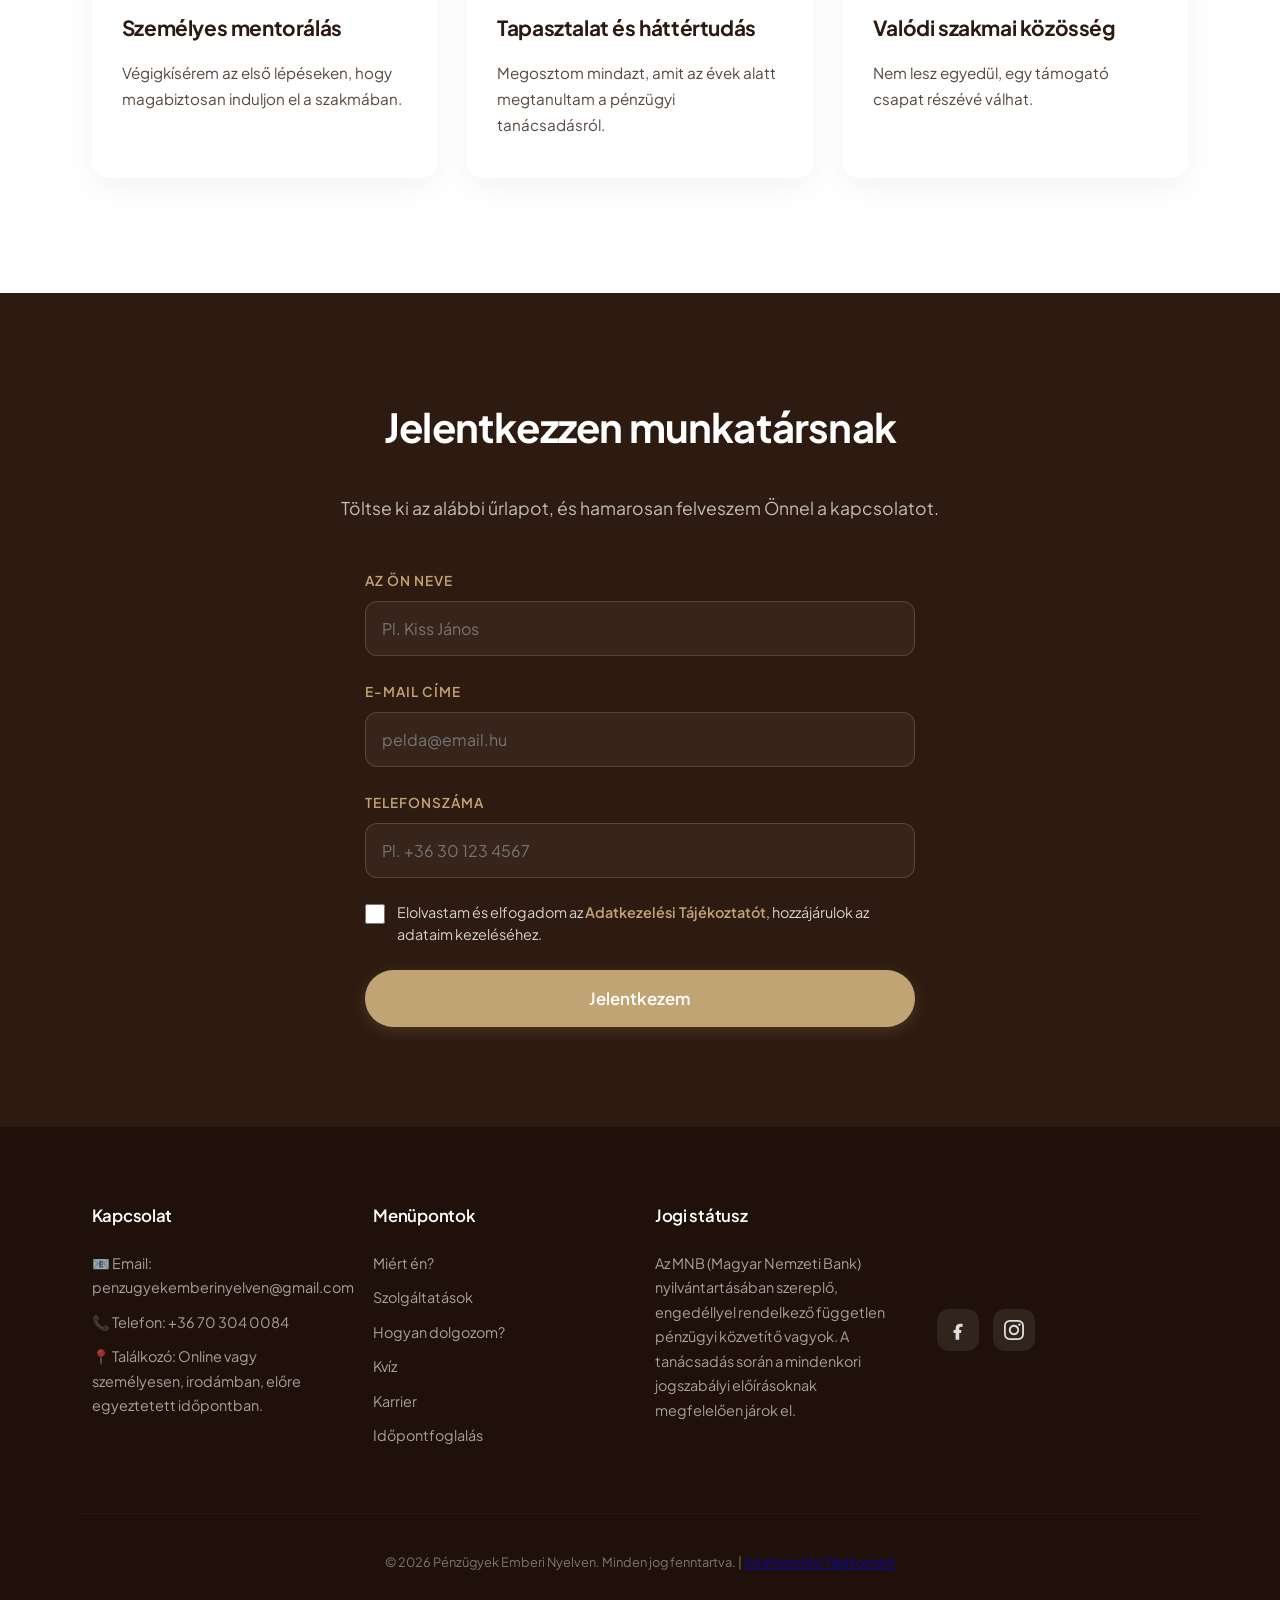
==== commit 9121717d: "Lábléc Facebook/Instagram ikonok lecserélve valódi SVG-ikonokra Az emoji ikonok helyett kerek négyze" ====
--- a/karrier.html
+++ b/karrier.html
@@ -39,6 +39,7 @@
 <li><a href="index.html#rolam">Miért én?</a></li>
 <li><a href="index.html#szolgaltatasok">Szolgáltatások</a></li>
 <li><a href="index.html#folyamat">Hogyan dolgozom?</a></li>
+<li><a href="kviz.html">Kvíz</a></li>
 <li><a href="karrier.html">Karrier</a></li>
 <li><a href="index.html#kapcsolat">Időpontfoglalás</a></li>
 </ul>
@@ -148,7 +149,7 @@
 <div class="footer-grid">
 <div class="footer-col">
 <h4>Kapcsolat</h4>
-<p>📧 Email: <a href="mailto:gaalbogi03@gmail.com">gaalbogi03@gmail.com</a></p>
+<p>📧 Email: <a href="mailto:penzugyekemberinyelven@gmail.com">penzugyekemberinyelven@gmail.com</a></p>
 <p>📞 Telefon: <a href="tel:+36703040084">+36 70 304 0084</a></p>
 <p>📍 Találkozó: Online vagy személyesen, irodámban, előre egyeztetett időpontban.</p>
 </div>
@@ -157,6 +158,7 @@
 <p><a href="index.html#rolam">Miért én?</a></p>
 <p><a href="index.html#szolgaltatasok">Szolgáltatások</a></p>
 <p><a href="index.html#folyamat">Hogyan dolgozom?</a></p>
+<p><a href="kviz.html">Kvíz</a></p>
 <p><a href="karrier.html">Karrier</a></p>
 <p><a href="index.html#kapcsolat">Időpontfoglalás</a></p>
 </div>
@@ -164,10 +166,13 @@
 <h4>Jogi státusz</h4>
 <p>Az MNB (Magyar Nemzeti Bank) nyilvántartásában szereplő, engedéllyel rendelkező független pénzügyi közvetítő vagyok. A tanácsadás során a mindenkori jogszabályi előírásoknak megfelelően járok el.</p>
 </div>
-<div class="footer-col">
-<h4>Kövess</h4>
-<p>📘 <a href="https://www.facebook.com/profile.php?id=61591757138707" target="_blank" rel="noopener">Facebook</a></p>
-<p>📸 <a href="https://www.instagram.com/penzugyekemberinyelven/" target="_blank" rel="noopener">Instagram</a></p>
+<div class="footer-col footer-social">
+<a href="https://www.facebook.com/profile.php?id=61591757138707" target="_blank" rel="noopener" class="footer-social-icon" aria-label="Facebook">
+<svg viewBox="0 0 24 24" xmlns="http://www.w3.org/2000/svg"><path d="M9.101 23.691v-7.98H6.627v-3.667h2.474v-1.58c0-4.085 1.848-5.978 5.858-5.978.401 0 .955.042 1.468.103a8.68 8.68 0 0 1 1.141.195v3.325a8.623 8.623 0 0 0-.653-.036 26.805 26.805 0 0 0-.733-.009c-.707 0-1.259.096-1.675.313a1.746 1.746 0 0 0-.679.612c-.258.42-.376.876-.376 1.474v1.586h2.6l-.416 3.667h-2.166v7.98H9.101Z"/></svg>
+</a>
+<a href="https://www.instagram.com/penzugyekemberinyelven/" target="_blank" rel="noopener" class="footer-social-icon" aria-label="Instagram">
+<svg viewBox="0 0 24 24" xmlns="http://www.w3.org/2000/svg"><path d="M12 0C8.74 0 8.333.014 7.053.072 5.775.132 4.905.333 4.14.63c-.789.306-1.459.717-2.126 1.384S.935 3.35.63 4.14C.333 4.905.131 5.775.072 7.053.014 8.333 0 8.74 0 12s.014 3.667.072 4.947c.06 1.277.261 2.148.558 2.913.306.788.717 1.459 1.384 2.126.667.666 1.336 1.079 2.126 1.384.766.296 1.636.499 2.913.558C8.333 23.988 8.74 24 12 24s3.667-.014 4.947-.072c1.277-.06 2.148-.262 2.913-.558.788-.306 1.459-.718 2.126-1.384.666-.667 1.079-1.335 1.384-2.126.296-.765.499-1.636.558-2.913.06-1.28.072-1.687.072-4.947s-.014-3.667-.072-4.947c-.06-1.277-.262-2.149-.558-2.913-.306-.789-.718-1.459-1.384-2.126C21.319 1.347 20.651.935 19.86.63c-.765-.297-1.636-.499-2.913-.558C15.667.014 15.26 0 12 0zm0 2.16c3.203 0 3.585.016 4.85.071 1.17.055 1.805.249 2.227.415.562.217.96.477 1.382.896.419.42.679.819.896 1.381.164.422.36 1.057.413 2.227.057 1.266.07 1.646.07 4.85s-.015 3.585-.074 4.85c-.061 1.17-.256 1.805-.421 2.227-.224.562-.479.96-.899 1.382-.419.419-.824.679-1.38.896-.42.164-1.065.36-2.235.413-1.274.057-1.649.07-4.859.07-3.211 0-3.586-.015-4.859-.074-1.171-.061-1.816-.256-2.236-.421-.569-.224-.96-.479-1.379-.899-.421-.419-.69-.824-.9-1.38-.165-.42-.359-1.065-.42-2.235-.045-1.26-.061-1.649-.061-4.844 0-3.196.016-3.586.061-4.861.061-1.17.255-1.814.42-2.234.21-.57.479-.96.9-1.381.419-.419.81-.689 1.379-.898.42-.166 1.051-.361 2.221-.421 1.275-.045 1.65-.06 4.859-.06l.045.03zm0 3.678c-3.405 0-6.162 2.76-6.162 6.162 0 3.405 2.76 6.162 6.162 6.162 3.405 0 6.162-2.76 6.162-6.162 0-3.405-2.76-6.162-6.162-6.162zM12 16c-2.21 0-4-1.79-4-4s1.79-4 4-4 4 1.79 4 4-1.79 4-4 4zm7.846-10.405c0 .795-.646 1.44-1.44 1.44-.795 0-1.44-.646-1.44-1.44 0-.794.646-1.439 1.44-1.439.793-.001 1.44.645 1.44 1.439z"/></svg>
+</a>
 </div>
 </div>
 
@@ -204,13 +209,13 @@
 careerStatus.style.color = '#8FCB9B';
 careerForm.reset();
 } else {
-careerStatus.textContent = 'Hiba történt a küldés során. Kérjük, próbálja meg később, vagy írjon a gaalbogi03@gmail.com címre.';
+careerStatus.textContent = 'Hiba történt a küldés során. Kérjük, próbálja meg később, vagy írjon a penzugyekemberinyelven@gmail.com címre.';
 careerStatus.style.color = '#E38B8B';
 }
 careerStatus.style.display = 'block';
 })
 .catch(() => {
-careerStatus.textContent = 'Hiba történt a küldés során. Kérjük, próbálja meg később, vagy írjon a gaalbogi03@gmail.com címre.';
+careerStatus.textContent = 'Hiba történt a küldés során. Kérjük, próbálja meg később, vagy írjon a penzugyekemberinyelven@gmail.com címre.';
 careerStatus.style.color = '#E38B8B';
 careerStatus.style.display = 'block';
 })
--- a/styles.css
+++ b/styles.css
@@ -160,52 +160,6 @@
 color: var(--dark-text);
 opacity: 0.85;
 font-weight: 400;
-}
-
-/* Aszimmetrikus, portrés hero (index.html) */
-.hero-split {
-background: linear-gradient(180deg, rgba(242,233,216,0.4) 0%, rgba(252,249,242,0) 100%);
-}
-
-.hero-grid {
-display: flex;
-align-items: center;
-gap: 60px;
-text-align: left;
-}
-
-.hero-text {
-flex: 1;
-}
-
-.hero-eyebrow {
-display: block;
-color: var(--accent-gold);
-font-weight: 700;
-text-transform: uppercase;
-letter-spacing: 1.5px;
-font-size: 0.85rem;
-margin-bottom: 14px;
-}
-
-.hero-grid h1 {
-font-size: 2.8rem;
-}
-
-.hero-grid p {
-margin: 0 0 40px 0;
-max-width: 480px;
-}
-
-.hero-image {
-flex: 0 0 380px;
-}
-
-.hero-image img {
-width: 100%;
-display: block;
-border-radius: 24px;
-box-shadow: var(--card-shadow-hover);
 }
 
 /* Gombok */
@@ -758,6 +712,36 @@
 color: var(--accent-gold);
 }
 
+.footer-social {
+display: flex;
+align-items: center;
+gap: 14px;
+}
+
+.footer-social a.footer-social-icon {
+width: 42px;
+height: 42px;
+border-radius: 12px;
+background: rgba(255, 255, 255, 0.08);
+display: flex;
+align-items: center;
+justify-content: center;
+color: rgba(255, 255, 255, 0.85);
+transition: all 0.2s ease;
+}
+
+.footer-social-icon svg {
+width: 20px;
+height: 20px;
+fill: currentColor;
+}
+
+.footer-social a.footer-social-icon:hover {
+background: var(--accent-gold);
+color: #1F110A;
+transform: translateY(-3px);
+}
+
 .footer-legal {
 text-align: center;
 padding-top: 25px;
@@ -783,6 +767,259 @@
 max-width: 750px;
 margin: 0 auto;
 opacity: 0.8;
+}
+
+/* Kvíz oldal */
+.quiz-header {
+padding: 90px 0 40px 0;
+text-align: center;
+}
+
+.quiz-header h1 {
+font-size: 2.6rem;
+font-weight: 800;
+letter-spacing: -1px;
+margin-bottom: 18px;
+}
+
+.quiz-header p {
+max-width: 650px;
+margin: 0 auto;
+opacity: 0.8;
+font-size: 1.1rem;
+}
+
+.quiz-promo {
+padding: 70px 0;
+background-color: var(--white-bg);
+}
+
+.quiz-promo-card {
+max-width: 750px;
+margin: 0 auto;
+text-align: center;
+background: linear-gradient(135deg, #FCF9F2 0%, #F5EFE4 100%);
+border: 1px solid rgba(192, 164, 115, 0.3);
+border-radius: 24px;
+padding: 55px 40px;
+}
+
+.quiz-promo-card h2 {
+font-size: 2rem;
+font-weight: 700;
+letter-spacing: -0.6px;
+margin: 10px 0 15px 0;
+}
+
+.quiz-promo-card p {
+opacity: 0.8;
+margin-bottom: 30px;
+font-size: 1.05rem;
+}
+
+.quiz-section {
+padding: 20px 0 100px 0;
+}
+
+.quiz-card {
+max-width: 680px;
+margin: 0 auto;
+background: var(--white-bg);
+border-radius: 24px;
+box-shadow: var(--card-shadow-hover);
+padding: 50px;
+box-sizing: border-box;
+}
+
+.quiz-progress-track {
+height: 6px;
+background: rgba(45, 26, 16, 0.08);
+border-radius: 10px;
+margin-bottom: 36px;
+overflow: hidden;
+}
+
+.quiz-progress-bar {
+height: 100%;
+background: var(--accent-gold);
+border-radius: 10px;
+width: 0%;
+transition: width 0.4s cubic-bezier(0.16, 1, 0.3, 1);
+}
+
+.quiz-question-count {
+font-size: 0.85rem;
+font-weight: 700;
+text-transform: uppercase;
+letter-spacing: 1px;
+color: var(--accent-gold);
+margin-bottom: 10px;
+}
+
+.quiz-question h3 {
+font-size: 1.4rem;
+font-weight: 700;
+margin: 0 0 30px 0;
+letter-spacing: -0.4px;
+}
+
+.quiz-options {
+display: grid;
+grid-template-columns: 1fr 1fr;
+gap: 12px;
+}
+
+.quiz-option {
+padding: 18px 14px;
+border-radius: 18px;
+border: 1.5px solid rgba(45, 26, 16, 0.1);
+background: var(--primary-bg);
+cursor: pointer;
+font-weight: 600;
+font-size: 0.9rem;
+line-height: 1.35;
+font-family: inherit;
+text-align: center;
+color: var(--dark-text);
+transition: all 0.25s ease;
+display: flex;
+flex-direction: column;
+align-items: center;
+justify-content: center;
+gap: 8px;
+min-height: 96px;
+}
+
+.quiz-option-icon {
+font-size: 1.8rem;
+line-height: 1;
+}
+
+.quiz-option-label {
+font-size: 0.9rem;
+}
+
+.quiz-option:hover {
+border-color: var(--accent-gold);
+background: #F5EFE4;
+}
+
+.quiz-option.selected {
+border-color: var(--accent-gold);
+background: var(--accent-gold);
+color: #ffffff;
+}
+
+.quiz-result {
+text-align: center;
+}
+
+.quiz-result-emoji {
+font-size: 3.4rem;
+margin-bottom: 6px;
+}
+
+.quiz-result h2 {
+font-size: 1.9rem;
+font-weight: 800;
+margin: 0 0 16px 0;
+letter-spacing: -0.6px;
+color: var(--accent-gold);
+}
+
+.quiz-result-desc {
+font-size: 1.05rem;
+opacity: 0.85;
+margin-bottom: 15px;
+text-align: left;
+}
+
+.quiz-result-next {
+font-size: 0.98rem;
+opacity: 0.85;
+margin-bottom: 36px;
+text-align: left;
+padding: 18px 22px;
+background-color: var(--primary-bg);
+border-radius: 14px;
+}
+
+.quiz-disclaimer {
+font-size: 0.85rem;
+font-style: italic;
+opacity: 0.6;
+margin-bottom: 28px;
+text-align: center;
+}
+
+.quiz-lead-intro {
+font-weight: 700;
+margin-bottom: 22px;
+text-align: center;
+}
+
+.quiz-form {
+text-align: left;
+}
+
+.quiz-form .form-group label {
+color: var(--accent-gold);
+}
+
+.quiz-form input {
+width: 100%;
+padding: 15px;
+border-radius: 12px;
+border: 1px solid rgba(45, 26, 16, 0.15);
+background: var(--primary-bg);
+color: var(--dark-text);
+box-sizing: border-box;
+font-family: inherit;
+font-size: 1rem;
+transition: all 0.3s ease;
+}
+
+.quiz-form input:focus {
+outline: none;
+border-color: var(--accent-gold);
+}
+
+.quiz-form .checkbox-group label {
+color: var(--dark-text);
+opacity: 0.8;
+}
+
+.quiz-form button {
+width: 100%;
+background-color: var(--accent-gold);
+color: #ffffff;
+border: none;
+padding: 17px 40px;
+font-weight: 600;
+font-size: 1.05rem;
+border-radius: 50px;
+cursor: pointer;
+font-family: inherit;
+transition: all 0.3s ease;
+}
+
+.quiz-form button:hover {
+background-color: var(--accent-gold-hover);
+transform: translateY(-2px);
+}
+
+.quiz-back-link {
+display: block;
+text-align: center;
+margin-top: 20px;
+font-size: 0.9rem;
+color: var(--dark-text);
+opacity: 0.6;
+text-decoration: none;
+}
+
+.quiz-back-link:hover {
+opacity: 1;
 }
 
 /* Reszponzív nézet */
@@ -832,22 +1069,6 @@
 .hero h1 {
 font-size: 2.4rem;
 }
-.hero-grid {
-flex-direction: column;
-text-align: center;
-gap: 30px;
-}
-.hero-text {
-text-align: center;
-}
-.hero-grid p {
-margin: 0 auto 30px auto;
-}
-.hero-image {
-flex: none;
-max-width: 260px;
-margin: 0 auto;
-}
 .service-card {
 min-width: 100%;
 margin: 10px 0;
@@ -859,4 +1080,20 @@
 .feature-box {
 margin: 10px 0;
 }
-}
+.quiz-card {
+padding: 30px 22px;
+}
+.quiz-options {
+grid-template-columns: 1fr;
+}
+.quiz-option {
+min-height: unset;
+padding: 16px;
+}
+.quiz-header h1 {
+font-size: 2rem;
+}
+.quiz-promo-card {
+padding: 40px 24px;
+}
+}
